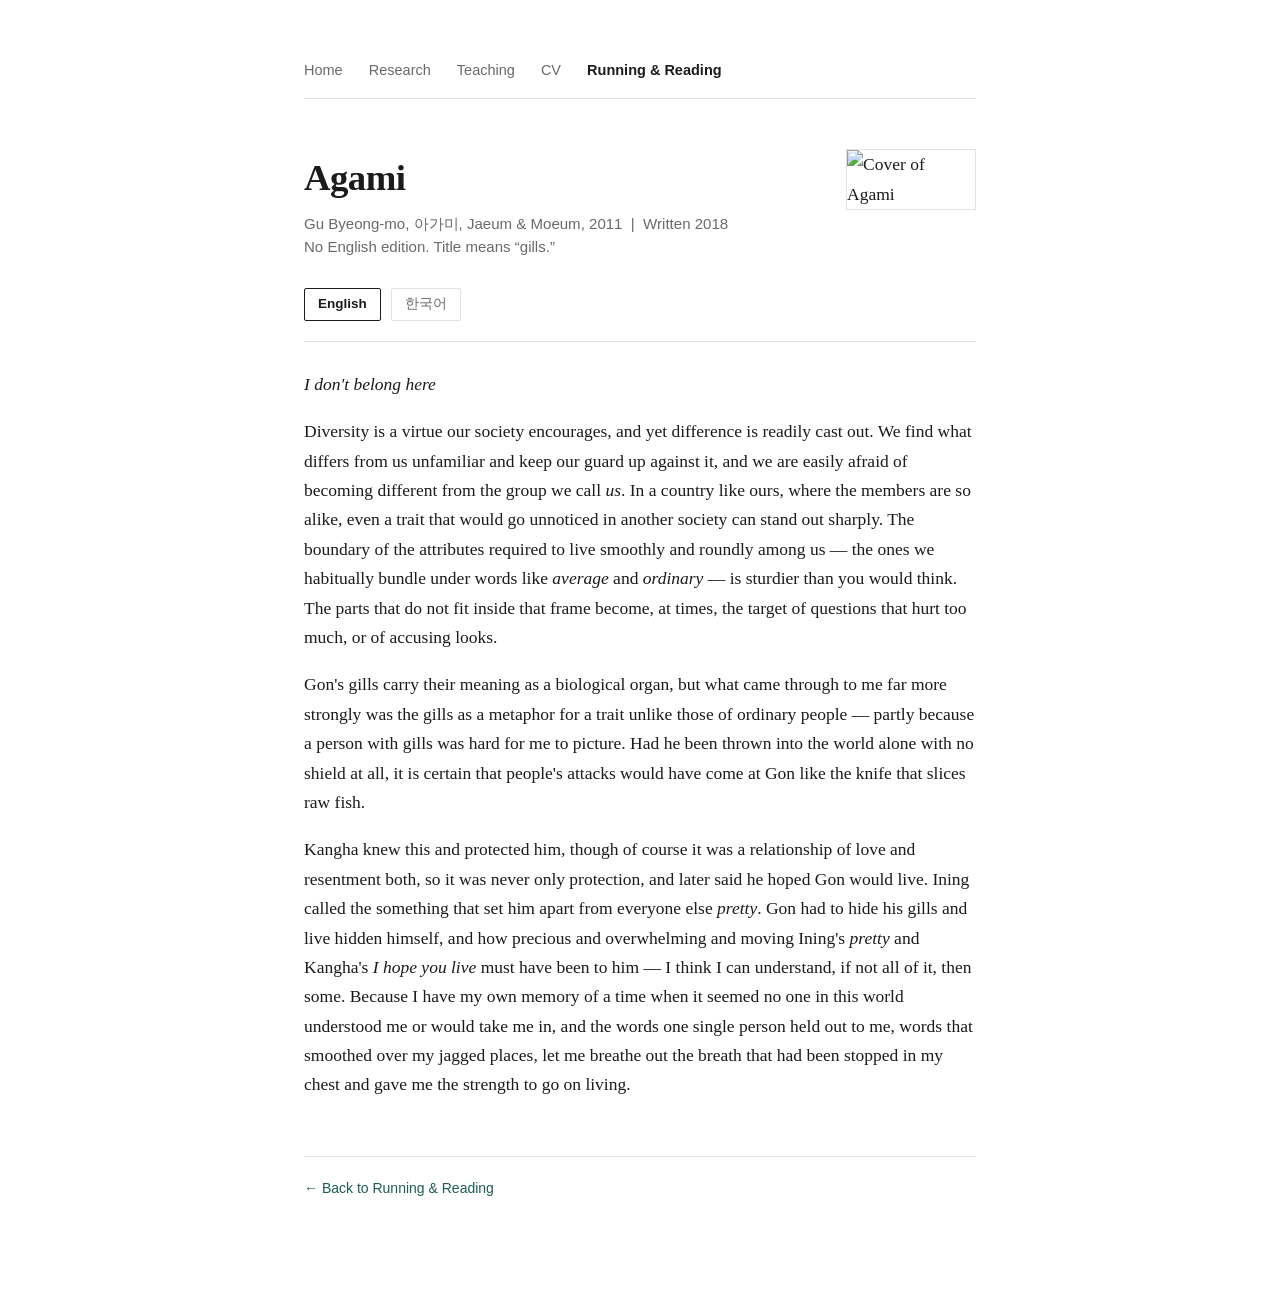
==== agami.html @ 261794eb "Add files via upload" ====
<!DOCTYPE html>
<html lang="en">
<head>
<meta charset="utf-8">
<meta name="viewport" content="width=device-width, initial-scale=1">
<title>Agami — Hyunsup Ko</title>
<link rel="stylesheet" href="../style.css">
</head>
<body>

<nav>
  <a href="../index.html">Home</a>
  <a href="../research.html">Research</a>
  <a href="../teaching.html">Teaching</a>
  <a href="../cv.pdf">CV</a>
  <a href="../reading.html" class="current">Running &amp; Reading</a>
</nav>

<img class="cover" src="../images/agami.jpg" alt="Cover of Agami">

<div class="review-head">
  <h1>Agami</h1>
  <p class="book">Gu Byeong-mo, 아가미, Jaeum &amp; Moeum, 2011 &nbsp;|&nbsp; Written 2018<br>
  No English edition. Title means &ldquo;gills.&rdquo;</p>
</div>

<p class="langswitch">
  <button type="button" data-lang="en" aria-pressed="true">English</button>
  <button type="button" data-lang="ko" aria-pressed="false">한국어</button>
</p>

<div id="en" lang="en">

<p><em>I don't belong here</em></p>

<p>Diversity is a virtue our society encourages, and yet difference is readily cast out. We find what differs from us unfamiliar and keep our guard up against it, and we are easily afraid of becoming different from the group we call <em>us</em>. In a country like ours, where the members are so alike, even a trait that would go unnoticed in another society can stand out sharply. The boundary of the attributes required to live smoothly and roundly among us — the ones we habitually bundle under words like <em>average</em> and <em>ordinary</em> — is sturdier than you would think. The parts that do not fit inside that frame become, at times, the target of questions that hurt too much, or of accusing looks.</p>

<p>Gon's gills carry their meaning as a biological organ, but what came through to me far more strongly was the gills as a metaphor for a trait unlike those of ordinary people — partly because a person with gills was hard for me to picture. Had he been thrown into the world alone with no shield at all, it is certain that people's attacks would have come at Gon like the knife that slices raw fish.</p>

<p>Kangha knew this and protected him, though of course it was a relationship of love and resentment both, so it was never only protection, and later said he hoped Gon would live. Ining called the something that set him apart from everyone else <em>pretty</em>. Gon had to hide his gills and live hidden himself, and how precious and overwhelming and moving Ining's <em>pretty</em> and Kangha's <em>I hope you live</em> must have been to him — I think I can understand, if not all of it, then some. Because I have my own memory of a time when it seemed no one in this world understood me or would take me in, and the words one single person held out to me, words that smoothed over my jagged places, let me breathe out the breath that had been stopped in my chest and gave me the strength to go on living.</p>

</div>

<div id="ko" lang="ko" class="hidden">

<p>아가미: I don't belong here</p>

<p>다양성은 사회에서 장려되는 덕목임에도 불구하고 다름은 곧잘 배척당한다. 나와 다른 것을 낯설어하고 경계하며, 나 또한 ‘우리’라는 무리와 달라지게 되는 것을 두려워하기 쉽다. 특히나 구성원의 동질성이 높은 우리나라에서는 다른 사회에서라면 눈에 띄지 않을 법한 특성마저도 유난히 도드라지기도 한다. ‘평균’, ‘보통’ 이라는 단어로 곧잘 묶여서 표현하는, 우리 사회에서 무리없이 둥글둥글하게 살아가기 위한 속성의 경계는 생각보다 견고하다. 이 ‘평균’의 틀에 들어맞지 않는 부분들은, 때로 너무 아픈 질문이나 비난의 눈초리의 표적이 되곤 한다.</p>

<p>곤의 아가미는 생물학적 기관으로서의 의미도 있겠지만, 내게는 ‘보통 사람들’과는 다른 특성의 메타포로 더 크게 다가왔다. (아가미가 있는 사람을 상상하기가 어려웠기 때문이기도 하고) 아무런 보호막 없이 세상에 덩그러니 던져졌다면, 곤에게는 생선회를 뜨는 회칼과도 같은 사람들의 공격이 가해졌을 것이 분명하다.</p>

<p>그것을 알고 보호해줬던(물론 애증의 관계였으니 마냥 보호만 해준 것은 아니었지만), 나중에는 곤이 꼭 살아줬으면 한다는 소회를 밝힌 강하. 남들과 다른 그 무언가를 ‘예쁘다’고 말해줬던 이녕. 아가미를 숨기고, 몰래 숨어서 살아야만 했던 곤에게 이녕의 ‘예쁘다’는 말과 강하의 ‘살아줬으면 한다’는 말이 얼마나 소중하고 감격스럽고 뭉클하게 다가왔었을지 전부는 아니라고 해도, 어느 정도는 이해할 수 있을 것 같다. 이 세상에서 누구에게도 이해받지 못하고 받아들여지지 못하는 것만 같았을 때, 단 한 사람이 건네준 내 모난 곳을 어루만져주는 단어들 덕분에 꽉 막힌 숨을 토해내고 다시 살아갈 기운을 얻었던 기억이 있으니까.</p>

</div>

<p class="backlink"><a href="../reading.html">&larr; Back to Running &amp; Reading</a></p>

<script>
  var buttons = document.querySelectorAll('.langswitch button');
  for (var i = 0; i < buttons.length; i++) {
    buttons[i].addEventListener('click', function () {
      var lang = this.getAttribute('data-lang');
      document.getElementById('en').classList.toggle('hidden', lang !== 'en');
      document.getElementById('ko').classList.toggle('hidden', lang !== 'ko');
      for (var j = 0; j < buttons.length; j++) {
        buttons[j].setAttribute('aria-pressed', buttons[j] === this ? 'true' : 'false');
      }
    });
  }
</script>

</body>
</html>
---- style.css ----
/* ---------------------------------------------------------------
   Hyunsup Ko — site styles
   One file, shared by every page. Edit here to change all pages.
   --------------------------------------------------------------- */

:root {
  --ink:    #1b1b1b;
  --muted:  #6a6a6a;
  --faint:  #9a9a9a;
  --rule:   #e4e2dd;
  --link:   #1d5c54;
  --paper:  #ffffff;
  --serif:  "Iowan Old Style", "Palatino Linotype", Palatino, "Book Antiqua", Georgia, serif;
  --sans:   -apple-system, BlinkMacSystemFont, "Segoe UI", "Helvetica Neue", Arial, sans-serif;
}

* { box-sizing: border-box; }

html { -webkit-text-size-adjust: 100%; }

body {
  max-width: 720px;
  margin: 0 auto;
  padding: 56px 24px 96px;
  background: var(--paper);
  color: var(--ink);
  font-family: var(--serif);
  font-size: 17.5px;
  line-height: 1.68;
}

a { color: var(--link); text-decoration: none; }
a:hover { text-decoration: underline; }
a:focus-visible { outline: 2px solid var(--link); outline-offset: 3px; }

/* ---------- navigation ---------- */

nav {
  margin-bottom: 48px;
  padding-bottom: 14px;
  border-bottom: 1px solid var(--rule);
  font-family: var(--sans);
  font-size: 14.5px;
}
nav a {
  margin-right: 22px;
  color: var(--muted);
  display: inline-block;
  padding: 2px 0;
}
nav a:hover { color: var(--ink); text-decoration: none; }
nav a.current { color: var(--ink); font-weight: 600; }

/* ---------- headings ---------- */

h1 {
  font-size: 2.1em;
  margin: 0 0 4px;
  letter-spacing: -0.015em;
  font-weight: 600;
}

h2 {
  font-family: var(--sans);
  font-size: 0.85em;
  letter-spacing: 0.04em;
  color: var(--muted);
  margin: 44px 0 12px;
  font-weight: 600;
}

p { margin: 0 0 18px; }
ul { margin: 0 0 18px; padding-left: 20px; }
li { margin-bottom: 8px; }

/* ---------- home page ---------- */

.portrait {
  float: right;
  width: 170px;
  margin: 4px 0 20px 28px;
  border-radius: 2px;
}

.korean-name { color: var(--muted); font-size: 1.05em; margin: 0 0 10px; }

.affiliation { color: var(--muted); margin: 0 0 30px; font-size: 0.97em; }

.market {
  border-left: 2px solid var(--rule);
  padding-left: 16px;
  margin: 0 0 34px;
  color: var(--muted);
  font-size: 0.95em;
}

/* ---------- reading page: the shelf ---------- */

.shelf {
  display: grid;
  grid-template-columns: repeat(auto-fill, minmax(150px, 1fr));
  gap: 36px 28px;
  margin: 32px 0 0;
  padding: 0;
  list-style: none;
}

.shelf a { display: block; color: inherit; }
.shelf a:hover { text-decoration: none; }

.shelf img {
  width: 100%;
  height: auto;
  display: block;
  border: 1px solid var(--rule);
  box-shadow: 0 1px 3px rgba(0,0,0,0.10);
}

.shelf a:hover img { box-shadow: 0 2px 10px rgba(0,0,0,0.18); }

.shelf .title {
  display: block;
  margin-top: 12px;
  font-size: 0.95em;
  line-height: 1.35;
}
.shelf a:hover .title { text-decoration: underline; }

.shelf .byline {
  display: block;
  color: var(--muted);
  font-size: 0.85em;
  line-height: 1.4;
  margin-top: 3px;
}

/* ---------- review pages ---------- */

.review-head { margin-bottom: 30px; }

.review-head .book {
  font-family: var(--sans);
  font-size: 0.86em;
  color: var(--muted);
  margin: 0 0 20px;
  line-height: 1.5;
}

.cover {
  float: right;
  width: 130px;
  margin: 2px 0 18px 26px;
  border: 1px solid var(--rule);
}

/* language switch */

.langswitch {
  font-family: var(--sans);
  font-size: 13.5px;
  margin: 0 0 28px;
  padding-bottom: 20px;
  border-bottom: 1px solid var(--rule);
  clear: none;
}
.langswitch button {
  font: inherit;
  background: none;
  border: 1px solid var(--rule);
  color: var(--muted);
  padding: 4px 13px;
  margin-right: 6px;
  cursor: pointer;
  border-radius: 2px;
}
.langswitch button[aria-pressed="true"] {
  border-color: var(--ink);
  color: var(--ink);
  font-weight: 600;
}

[lang="ko"] { line-height: 1.85; word-break: keep-all; }

.hidden { display: none; }

.backlink {
  margin-top: 56px;
  padding-top: 20px;
  border-top: 1px solid var(--rule);
  font-family: var(--sans);
  font-size: 14px;
  clear: both;
}

/* ---------- footer ---------- */

footer {
  margin-top: 56px;
  padding-top: 20px;
  border-top: 1px solid var(--rule);
  font-size: 0.93em;
  color: var(--muted);
  clear: both;
}
footer p { margin: 0 0 6px; }

/* ---------- small screens ---------- */

@media (max-width: 560px) {
  body { padding: 32px 18px 64px; font-size: 16.5px; }
  h1 { font-size: 1.75em; }
  nav a { margin-right: 16px; }
  .portrait { float: none; width: 150px; margin: 0 0 20px; }
  .cover { float: none; width: 110px; margin: 0 0 18px; }
  .shelf { grid-template-columns: repeat(2, 1fr); gap: 28px 18px; }
}
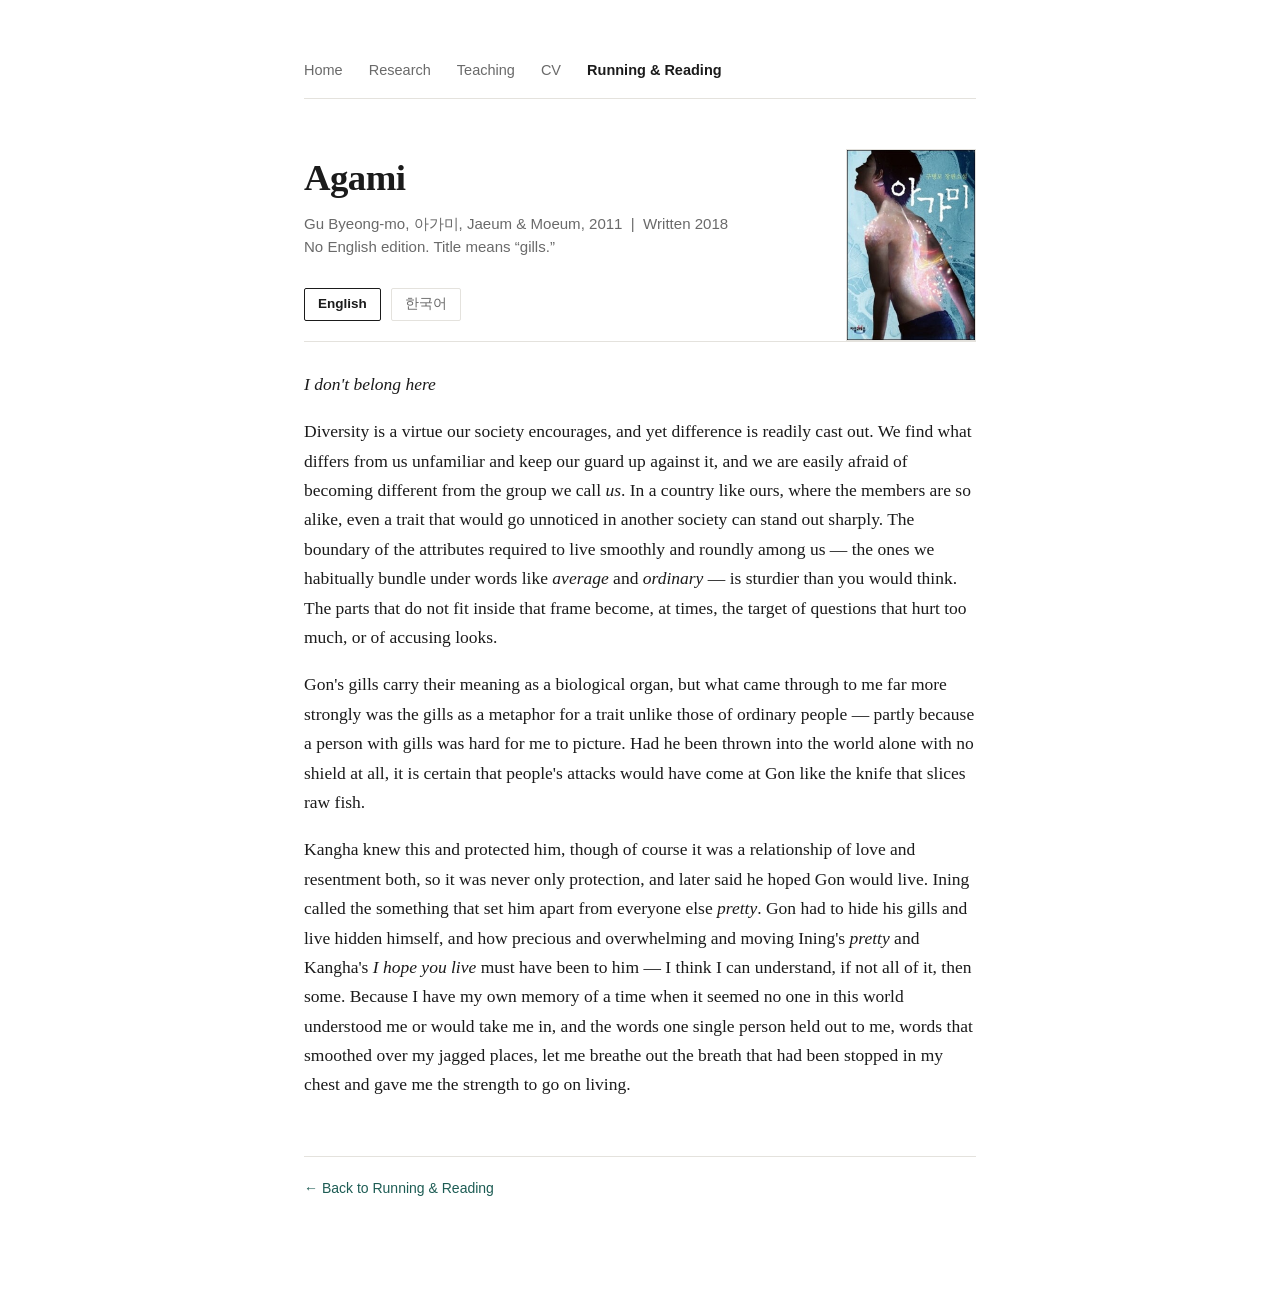
==== commit a2a335fd: "Add files via upload" ====
--- a/agami.html
+++ b/agami.html
@@ -4,19 +4,19 @@
 <meta charset="utf-8">
 <meta name="viewport" content="width=device-width, initial-scale=1">
 <title>Agami — Hyunsup Ko</title>
-<link rel="stylesheet" href="../style.css">
+<link rel="stylesheet" href="style.css">
 </head>
 <body>
 
 <nav>
-  <a href="../index.html">Home</a>
-  <a href="../research.html">Research</a>
-  <a href="../teaching.html">Teaching</a>
-  <a href="../cv.pdf">CV</a>
-  <a href="../reading.html" class="current">Running &amp; Reading</a>
+  <a href="index.html">Home</a>
+  <a href="research.html">Research</a>
+  <a href="teaching.html">Teaching</a>
+  <a href="cv_ko.pdf">CV</a>
+  <a href="reading.html" class="current">Running &amp; Reading</a>
 </nav>
 
-<img class="cover" src="../images/agami.jpg" alt="Cover of Agami">
+<img class="cover" src="agami.jpg" alt="Cover of Agami">
 
 <div class="review-head">
   <h1>Agami</h1>
@@ -53,7 +53,7 @@
 
 </div>
 
-<p class="backlink"><a href="../reading.html">&larr; Back to Running &amp; Reading</a></p>
+<p class="backlink"><a href="reading.html">&larr; Back to Running &amp; Reading</a></p>
 
 <script>
   var buttons = document.querySelectorAll('.langswitch button');
--- a/style.css
+++ b/style.css
@@ -192,6 +192,41 @@
   clear: both;
 }
 
+/* ---------- running photo collage ---------- */
+
+.collage {
+  margin: 52px 0 0;
+  padding-top: 34px;
+  border-top: 1px solid var(--rule);
+}
+
+.collage img {
+  display: block;
+  width: 66%;
+  max-width: 460px;
+  height: auto;
+  border-radius: 2px;
+}
+
+.collage figcaption {
+  font-family: var(--sans);
+  font-size: 12.5px;
+  letter-spacing: 0.04em;
+  color: var(--faint);
+  margin-top: 10px;
+}
+
+@media (max-width: 560px) {
+  .collage img { width: 100%; max-width: none; }
+}
+
+.collage-note {
+  font-family: var(--sans);
+  font-size: 13px;
+  color: var(--faint);
+  margin: -18px 0 34px;
+}
+
 /* ---------- footer ---------- */
 
 footer {
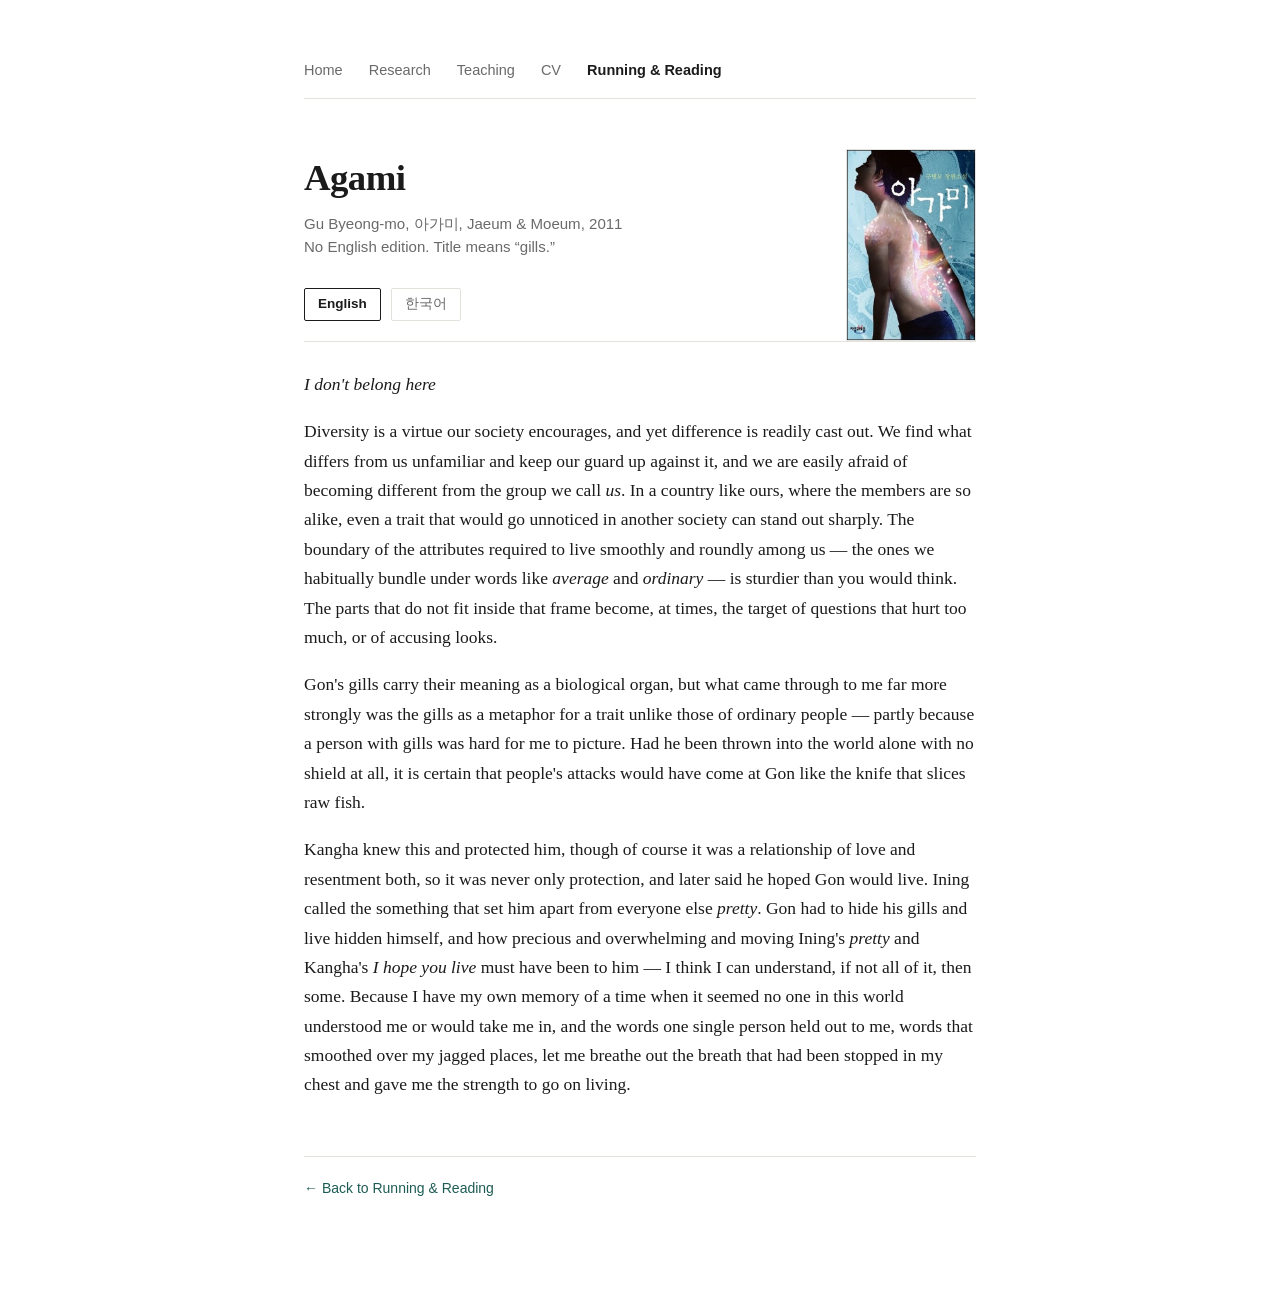
==== commit 38642906: "Add files via upload" ====
--- a/agami.html
+++ b/agami.html
@@ -20,7 +20,7 @@
 
 <div class="review-head">
   <h1>Agami</h1>
-  <p class="book">Gu Byeong-mo, 아가미, Jaeum &amp; Moeum, 2011 &nbsp;|&nbsp; Written 2018<br>
+  <p class="book">Gu Byeong-mo, 아가미, Jaeum &amp; Moeum, 2011<br>
   No English edition. Title means &ldquo;gills.&rdquo;</p>
 </div>
 
--- a/style.css
+++ b/style.css
@@ -98,8 +98,8 @@
 
 .shelf {
   display: grid;
-  grid-template-columns: repeat(auto-fill, minmax(150px, 1fr));
-  gap: 36px 28px;
+  grid-template-columns: repeat(auto-fill, minmax(100px, 1fr));
+  gap: 28px 22px;
   margin: 32px 0 0;
   padding: 0;
   list-style: none;
@@ -120,17 +120,17 @@
 
 .shelf .title {
   display: block;
-  margin-top: 12px;
-  font-size: 0.95em;
+  margin-top: 9px;
+  font-size: 0.85em;
+  line-height: 1.3;
+}
+.shelf a:hover .title { text-decoration: underline; }
+
+.shelf .byline {
+  display: block;
+  color: var(--muted);
+  font-size: 0.76em;
   line-height: 1.35;
-}
-.shelf a:hover .title { text-decoration: underline; }
-
-.shelf .byline {
-  display: block;
-  color: var(--muted);
-  font-size: 0.85em;
-  line-height: 1.4;
   margin-top: 3px;
 }
 
